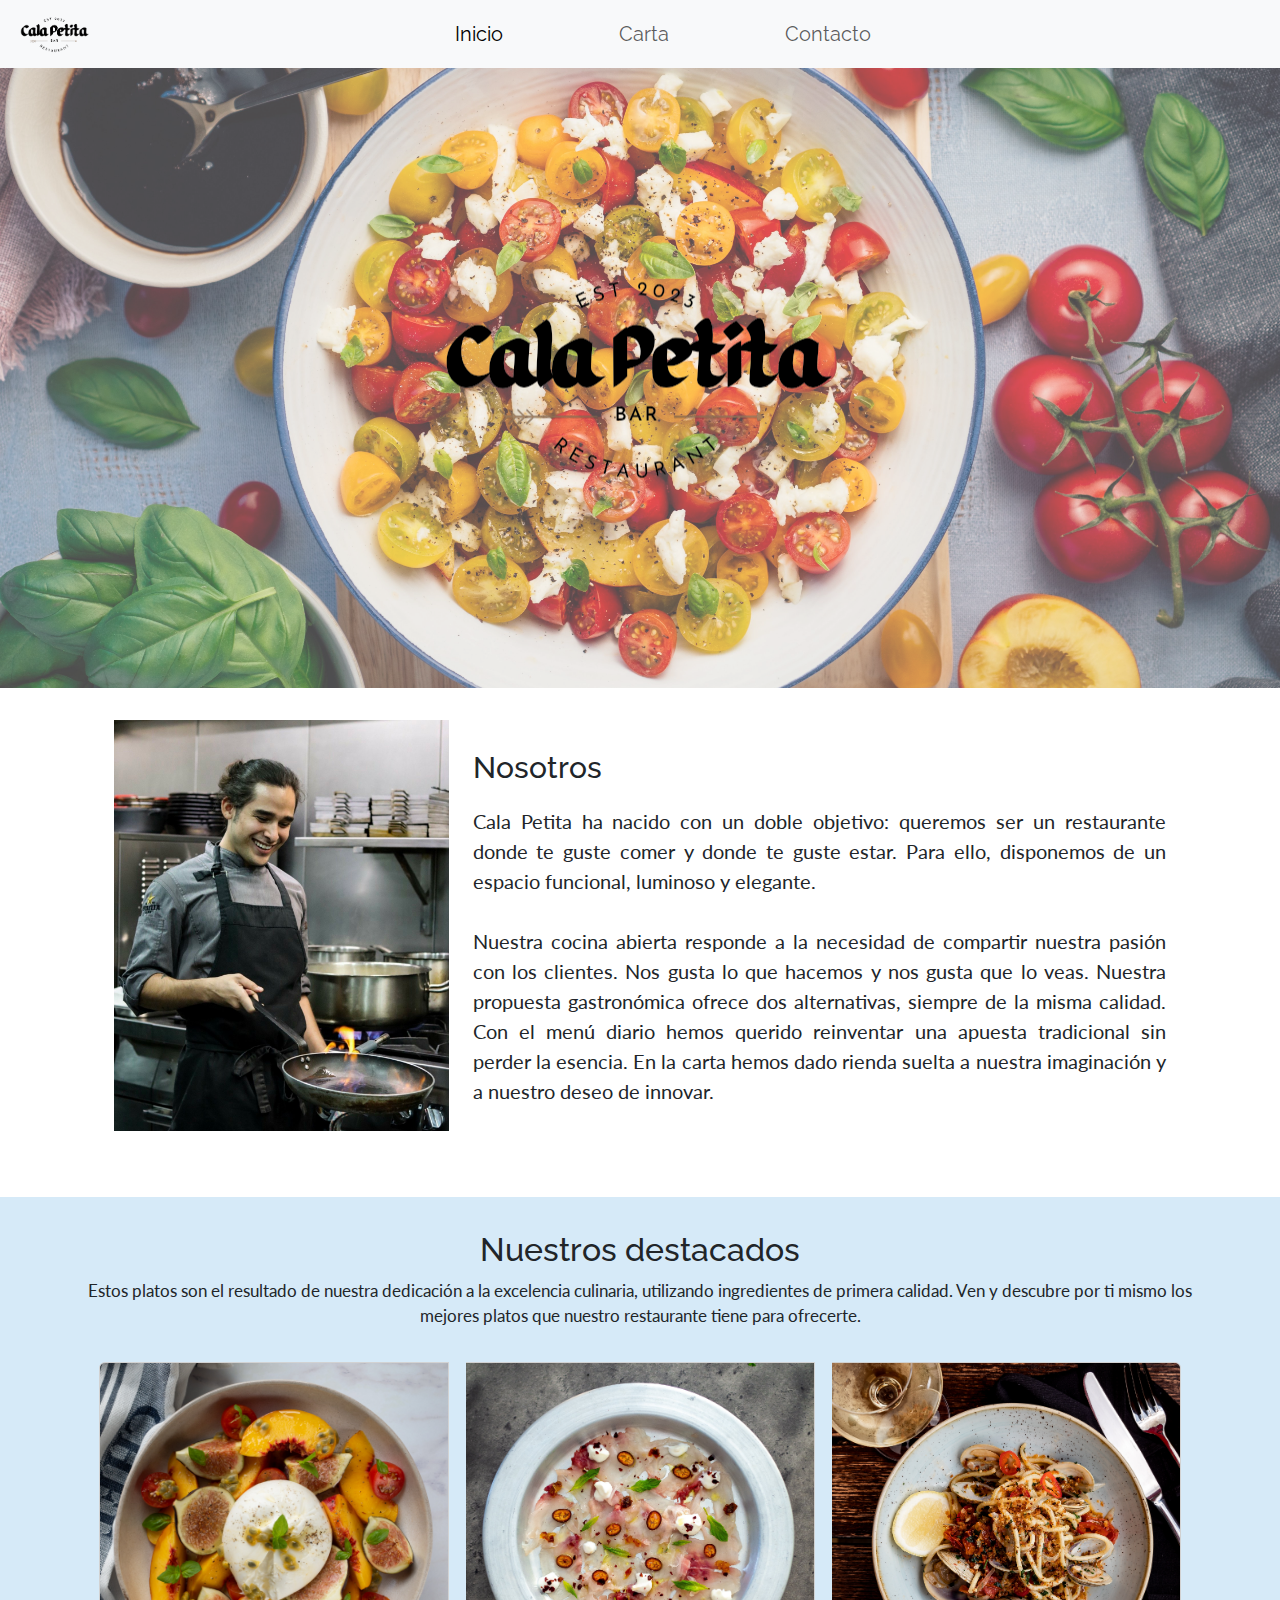
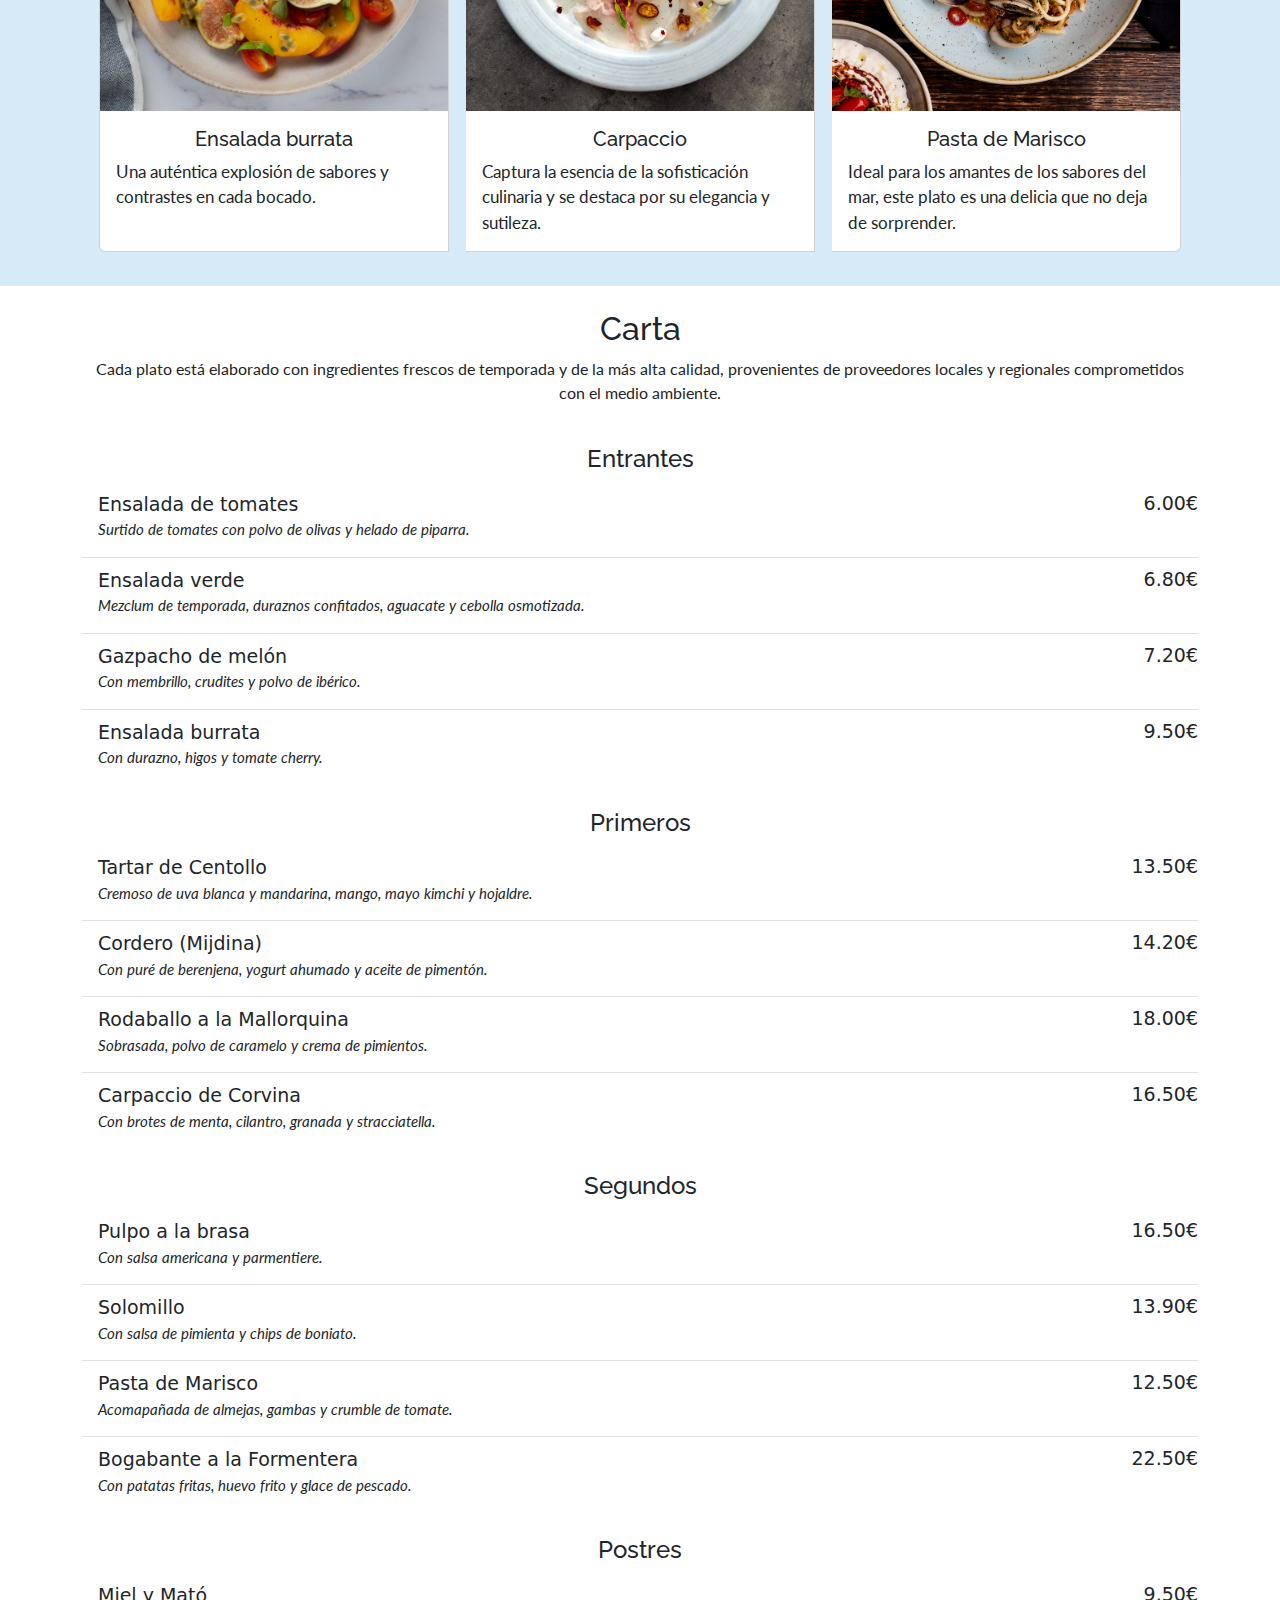
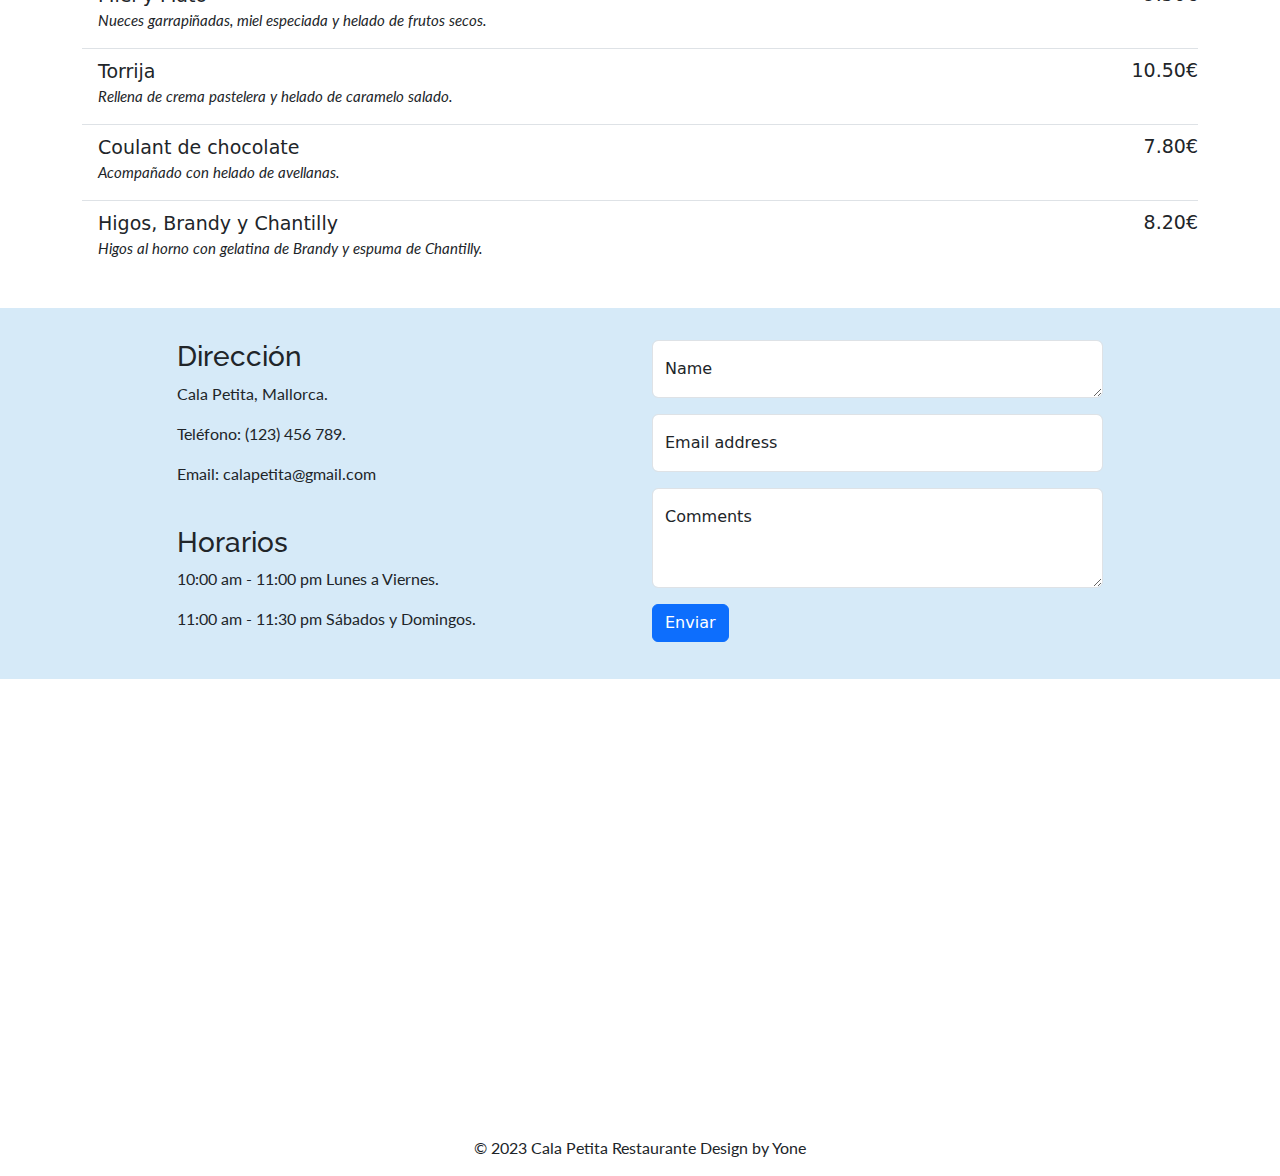
==== index.html @ f3535490 "first-commit" ====
<!DOCTYPE html>
<html lang="es">

<head>
    <meta charset="UTF-8">
    <meta http-equiv="X-UA-Compatible" content="IE=edge">
    <meta name="viewport" content="width=device-width, initial-scale=1.0">
    <link rel="shortcut icon" href="img/logo.png" type="image/x-icon">
    <link rel="stylesheet" href="https://cdn.jsdelivr.net/npm/bootstrap@5.3.0-alpha3/dist/css/bootstrap.min.css">
    <link rel="stylesheet" href="css/style.css">
    <title>Cala Petita</title>
</head>

<body>
    <!-- barra navegacion -->
    <div class="container-nav">
        <nav class="navbar navbar-expand-lg bg-body-tertiary fixed-top">
            <div class="container-fluid">
                <a class="navbar-brand" href="index.html"><img src="img/logo-preview.png" width="70" alt=""></a>
                <button class="navbar-toggler" type="button" data-bs-toggle="collapse" data-bs-target="#navbarNav"
                    aria-controls="navbarNav" aria-expanded="false" aria-label="Toggle navigation">
                    <span class="navbar-toggler-icon"></span>
                </button>
                <div class="collapse navbar-collapse justify-content-evenly" id="navbarNav">
                    <ul class="navbar-nav">
                        <li class="nav-item">
                            <a class="nav-link active" aria-current="page" href="index.html">Inicio</a>
                        </li>
                        <li class="nav-item">
                            <a class="nav-link" href="carta.html">Carta</a>
                        </li>
                        <li class="nav-item">
                            <a class="nav-link" href="contacto.html">Contacto</a>
                        </li>
                    </ul>
                </div>
            </div>
        </nav>
    </div>

    <!-- carousel y logo -->
    <div class="container-fluid">
        <div class="position-relative">
            <div class="z-1 position-absolute top-50 start-50 translate-middle">
                <div class="logo"><img src="img/logo-preview.png" width="100%" alt=""></div>
            </div>
            <div id="carouselExampleInterval" class="carousel slide" data-bs-ride="carousel">
                <div class="carousel-inner">
                    <div class="carousel-item active" data-bs-interval="3000">
                        <img src="img/ensalada-tomates-large.jpg" class="d-block w-100" alt="...">
                    </div>
                    <div class="carousel-item" data-bs-interval="3000">
                        <img src="img/tartar-large.jpg" class="d-block w-100" alt="...">
                    </div>
                    <div class="carousel-item" data-bs-interval="3000">
                        <img src="img/ensalada-verde-large.jpg" class="d-block w-100" alt="...">
                    </div>
                    <div class="carousel-item" data-bs-interval="3000">
                        <img src="img/gazpacho-large.jpg" class="d-block w-100" alt="...">
                    </div>
                </div>
            </div>
        </div>
    </div>

    <!-- nosotros -->
    <section class="about align-middle">
        <div class="container">
            <div class="row nosotros">
                <div class="col-md-4">
                    <div class="container-fluid">
                        <div class="fotos text-center"><img src="img/img-5530.svg" width="100%" alt=""></div>
                    </div>
                </div>
                <div class="col-md-8">
                    <h2>Nosotros</h2>
                    <p class="text-nosotros">Cala Petita ha nacido con un doble objetivo: queremos ser
                        un restaurante
                        donde te guste comer y donde te guste estar. Para ello, disponemos de un espacio funcional,
                        luminoso y elegante.
                        <br>
                        <br>
                        Nuestra cocina abierta responde a la necesidad de compartir nuestra pasión
                        con los clientes.
                        Nos
                        gusta lo que hacemos y nos gusta que lo veas.
                        Nuestra propuesta gastronómica ofrece dos alternativas, siempre de la misma calidad. Con el
                        menú
                        diario hemos querido reinventar una apuesta tradicional sin perder la esencia. En la carta
                        hemos
                        dado rienda suelta a nuestra imaginación y a nuestro deseo de innovar.
                    </p>
                </div>
            </div>
        </div>
    </section>

    <!-- destacados -->
    <section class="container-destacados">
        <div class="container">
            <div class="row">
                <div class="col text-center">
                    <div class="destacados">
                        <h2>Nuestros destacados</h2>
                        <p>Estos platos son el resultado de nuestra dedicación a la excelencia culinaria,
                            utilizando ingredientes de primera calidad. Ven y descubre por ti mismo los mejores platos
                            que
                            nuestro restaurante tiene para ofrecerte.</p>
                    </div>
                </div>
            </div>
            <div class="card-group">
                <div class="card">
                    <img src="img/burrata.jpg" class="card-img-top" alt="...">
                    <div class="card-body">
                        <h5 class="card-title text-center">Ensalada burrata</h5>
                        <p class="card-text">Una auténtica explosión de sabores y contrastes en cada
                            bocado.</p>
                    </div>
                </div>
                <div class="card">
                    <img src="img/carpaccio.jpg" class="card-img-top" alt="...">
                    <div class="card-body">
                        <h5 class="card-title text-center">Carpaccio</h5>
                        <p class="card-text">Captura la esencia de la sofisticación culinaria y se destaca por su
                            elegancia y sutileza.</p>
                    </div>
                </div>
                <div class="card">
                    <img src="img/pasta-marisco.jpg" class="card-img-top" alt="...">
                    <div class="card-body">
                        <h5 class="card-title text-center">Pasta de Marisco</h5>
                        <p class="card-text">Ideal para los amantes de los sabores del
                            mar, este plato es una delicia que no deja de sorprender.</p>
                    </div>
                </div>
            </div>
        </div>
    </section>

    <!-- carta -->
    <section class="carta">
        <div class="container">
            <div class="row">
                <div class="col-md-12">
                    <div class="menu">
                        <h2 class="text-center">Carta</h2>
                        <p class="text-center">Cada plato está elaborado con ingredientes frescos de temporada y de la
                            más alta
                            calidad, provenientes de proveedores locales y regionales comprometidos con el medio
                            ambiente.</p>
                    </div>
                </div>
            </div>
            <div class="row">
                <div>
                    <h4 class="text-center">Entrantes</h4>
                </div>
                <div class="grid text-left">
                    <div class="g-col-6">
                        <div class="col-sm-12">
                            <ul class="list-group list-group-flush">
                                <li class="list-group-item">Ensalada de tomates
                                    <p>Surtido de tomates con polvo de olivas y helado de piparra.</p>
                                    <span>6.00€</span>
                                </li>
                                <li class="list-group-item">Ensalada verde
                                    <p>Mezclum de temporada, duraznos confitados, aguacate y cebolla osmotizada.</p>
                                    <span>6.80€</span>
                                </li>
                                <li class="list-group-item">Gazpacho de melón
                                    <p>Con membrillo, crudites y polvo de ibérico.</p>
                                    <span>7.20€</span>
                                </li>
                                <li class="list-group-item">Ensalada burrata
                                    <p>Con durazno, higos y tomate cherry.</p>
                                    <span>9.50€</span>
                                </li>
                            </ul>
                        </div>
                    </div>
                    <br>
                    <div>
                        <h4 class="text-center">Primeros</h4>
                        <div class="col-sm-12">
                            <ul class="list-group list-group-flush">
                                <li class="list-group-item">Tartar de Centollo
                                    <p>Cremoso de uva blanca y mandarina, mango, mayo kimchi y hojaldre.</p>
                                    <span>13.50€</span>
                                </li>
                                <li class="list-group-item">Cordero (Mijdina)
                                    <p>Con puré de berenjena, yogurt ahumado y aceite de pimentón.</p>
                                    <span>14.20€</span>
                                </li>
                                <li class="list-group-item">Rodaballo a la Mallorquina
                                    <p>Sobrasada, polvo de caramelo y crema de pimientos.</p>
                                    <span>18.00€</span>
                                </li>
                                <li class="list-group-item">Carpaccio de Corvina
                                    <p>Con brotes de menta, cilantro, granada y stracciatella.</p>
                                    <span>16.50€</span>
                                </li>
                            </ul>
                        </div>
                    </div>
                    <br>
                    <div class="col-sm-12">
                        <h4 class="text-center">Segundos</h4>
                        <ul class="list-group list-group-flush">
                            <li class="list-group-item">Pulpo a la brasa
                                <p>Con salsa americana y parmentiere.</p>
                                <span>16.50€</span>
                            </li>
                            <li class="list-group-item">Solomillo
                                <p>Con salsa de pimienta y chips de boniato.</p>
                                <span>13.90€</span>
                            </li>
                            <li class="list-group-item">Pasta de Marisco
                                <p>Acomapañada de almejas, gambas y crumble de tomate.</p>
                                <span>12.50€</span>
                            </li>
                            <li class="list-group-item">Bogabante a la Formentera
                                <p>Con patatas fritas, huevo frito y glace de pescado.</p>
                                <span>22.50€</span>
                            </li>
                        </ul>
                    </div>
                    <br>
                    <div class="col-sm-12">
                        <h4 class="text-center">Postres</h4>
                        <ul class="list-group list-group-flush">
                            <li class="list-group-item">Miel y Mató
                                <p>Nueces garrapiñadas, miel especiada y helado de frutos secos.</p>
                                <span>9.50€</span>
                            </li>
                            <li class="list-group-item">Torrija
                                <p>Rellena de crema pastelera y helado de caramelo salado.</p>
                                <span>10.50€</span>
                            </li>
                            <li class="list-group-item">Coulant de chocolate
                                <p>Acompañado con helado de avellanas.</p>
                                <span>7.80€</span>
                            </li>
                            <li class="list-group-item">Higos, Brandy y Chantilly
                                <p>Higos al horno con gelatina de Brandy y espuma de Chantilly.</p>
                                <span>8.20€</span>
                            </li>
                        </ul>
                    </div>
                </div>
            </div>
        </div>
    </section>

    <!-- informacion y contacto -->
    <section class="contacto">
        <div class="container">
            <div class="row justify-content-center">
                <div class="col-md-10">
                    <div class="row">
                        <div class="col-md-6">
                            <h3>Dirección</h3>
                            <p>Cala Petita, Mallorca.</p>
                            <p>Teléfono: (123) 456 789.</p>
                            <p>Email: calapetita@gmail.com</p>
                            <br>
                            <h3>Horarios</h3>
                            <p>10:00 am - 11:00 pm Lunes a Viernes.</p>
                            <p>11:00 am - 11:30 pm Sábados y Domingos.</p>
                        </div>
                        <div class="col-md-6">
                            <div class="formulario">
                                <div class="form-floating mb-3">
                                    <textarea class="form-control" placeholder="Name" id="floatingTextarea"></textarea>
                                    <label for="floatingTextarea">Name</label>
                                </div>
                                <div class="form-floating mb-3">
                                    <input type="email" class="form-control" id="floatingInput"
                                        placeholder="name@example.com">
                                    <label for="floatingInput">Email address</label>
                                </div>
                                <div class="form-floating mb-3">
                                    <textarea class="form-control" placeholder="Leave a comment here"
                                        id="floatingTextarea2" style="height: 100px"></textarea>
                                    <label for="floatingTextarea2">Comments</label>
                                </div>
                                <button type="submit" class="btn btn-primary">Enviar</button>
                            </div>
                        </div>
                    </div>
                </div>
            </div>
        </div>
    </section>

    <!-- mapa -->
    <section class="mapa">
        <div class="mapa-google">
            <iframe
                src="https://www.google.com/maps/embed?pb=!1m18!1m12!1m3!1d2827.9079181893458!2d3.2287429099632243!3d39.36937646439266!2m3!1f0!2f0!3f0!3m2!1i1024!2i768!4f13.1!3m3!1m2!1s0x129650c50d8420a9%3A0xa4f05ca010ff84c6!2sCala%20Petita!5e1!3m2!1ses!2ses!4v1684689055882!5m2!1ses!2ses"
                width="100%" height="450" style="border:0;" allowfullscreen="" loading="lazy"
                referrerpolicy="no-referrer-when-downgrade"></iframe>
        </div>
    </section>

    <!-- footer -->
    <footer>
        <div class="redes-sociales">
            <div class="container">
                <div class="row text-center">
                    <div class="col">
                        <div class="derechos-autor">
                            <p>© 2023 Cala Petita Restaurante Design by Yone</p>
                        </div>
                    </div>
                </div>
            </div>
        </div>
    </footer>



    <script src="https://cdn.jsdelivr.net/npm/bootstrap@5.3.0-alpha3/dist/js/bootstrap.bundle.min.js"></script>
</body>

</html>
---- css/style.css ----
@import url("https://fonts.googleapis.com/css2?family=Raleway:wght@700&display=swap");
@import url("https://fonts.googleapis.com/css2?family=Lato&family=Raleway:wght@700&display=swap");

/* menu nav */
:root {
  --background-color: #d6eaf8;
  --font-family: "Raleway", serif;
}

.container-nav {
  background-color: white !important;
  margin: 4em;
}

.navbar-brand {
  padding-left: 1em;
}

.navbar-nav {
  margin: 0;
  padding: 0;
}

.navbar-nav li {
  font-size: 20px;
  margin: 0 4em 0 0;
  padding-left: 1em;
  font-family: var(--font-family);
}

/* carousel y logo */

.carousel-item {
  opacity: 70%;
}

.container-fluid {
  padding: 0;
}

/* nosotros */
.fotos {
  padding: 0;
  margin: 0;
}

.nosotros {
  padding: 2em;
}

.text-nosotros {
  margin-top: 1em;
  text-align: justify;
  font-size: 20px;
}

.nosotros h2 {
  margin-top: 1em;
  margin-bottom: 0;
  font-size: 30px;
  display: flex;
  justify-content: left;
}

/* platos destacados */

.container-destacados {
  padding: 2em;
  margin-top: 2em;
  background-color: var(--background-color);
  font-size: 17px;
}

.card {
  margin: 1em;
}

/* carta */

.menu {
  margin: 0;
  padding: 1.5em 0;
  font-size: 16px;
}

.grid {
  margin: 0;
  position: relative;
}

span {
  position: absolute;
  right: 0px;
  top: 7px;
}

.list-group-item {
  margin: 0;
  padding-bottom: 0;
  font-size: 19px;
}

.list-group-item p {
  font-size: 15px;
  font-style: italic;
}

/* contacto */

.contacto {
  margin-top: 2em;
  padding: 2em;
  background-color: var(--background-color);
}

/* generales */

h2,
h3,
h4,
h5 {
  font-family: var(--font-family);
}

p {
  font-family: "Lato", sans-serif;
}
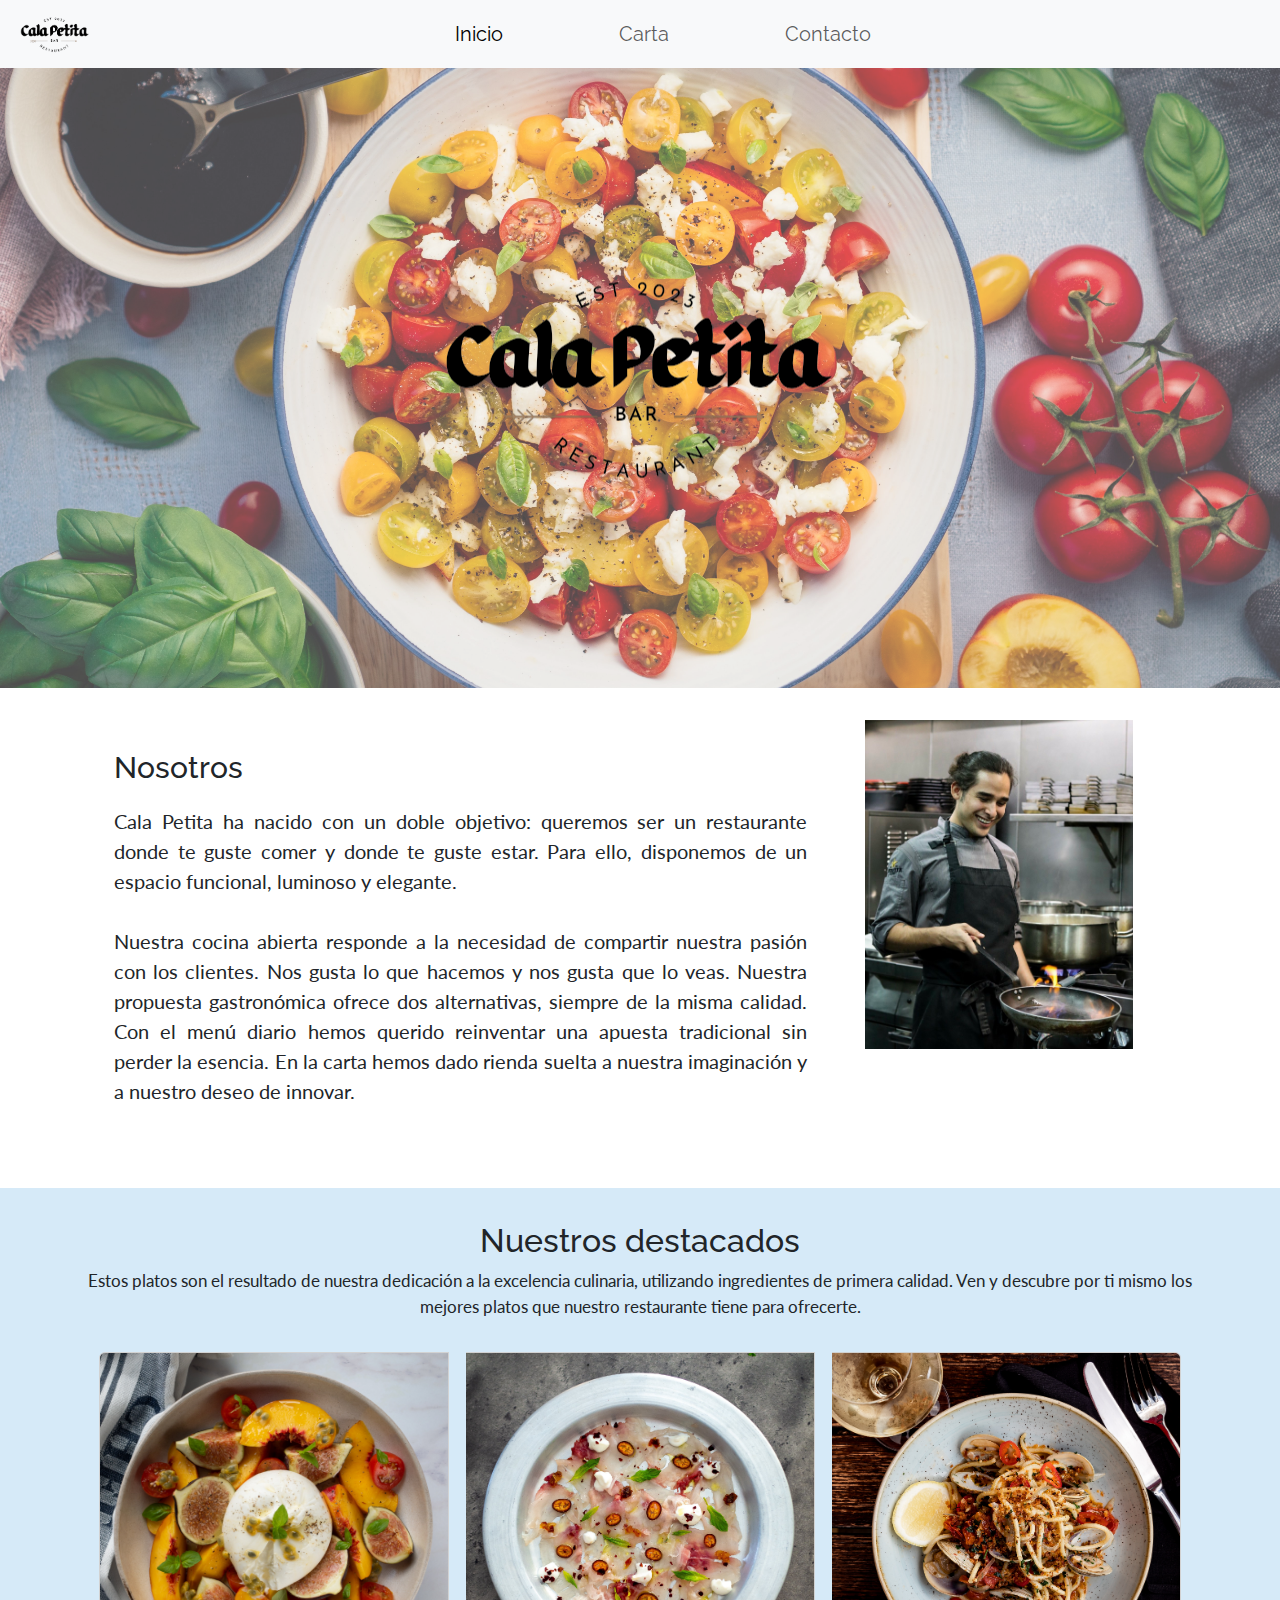
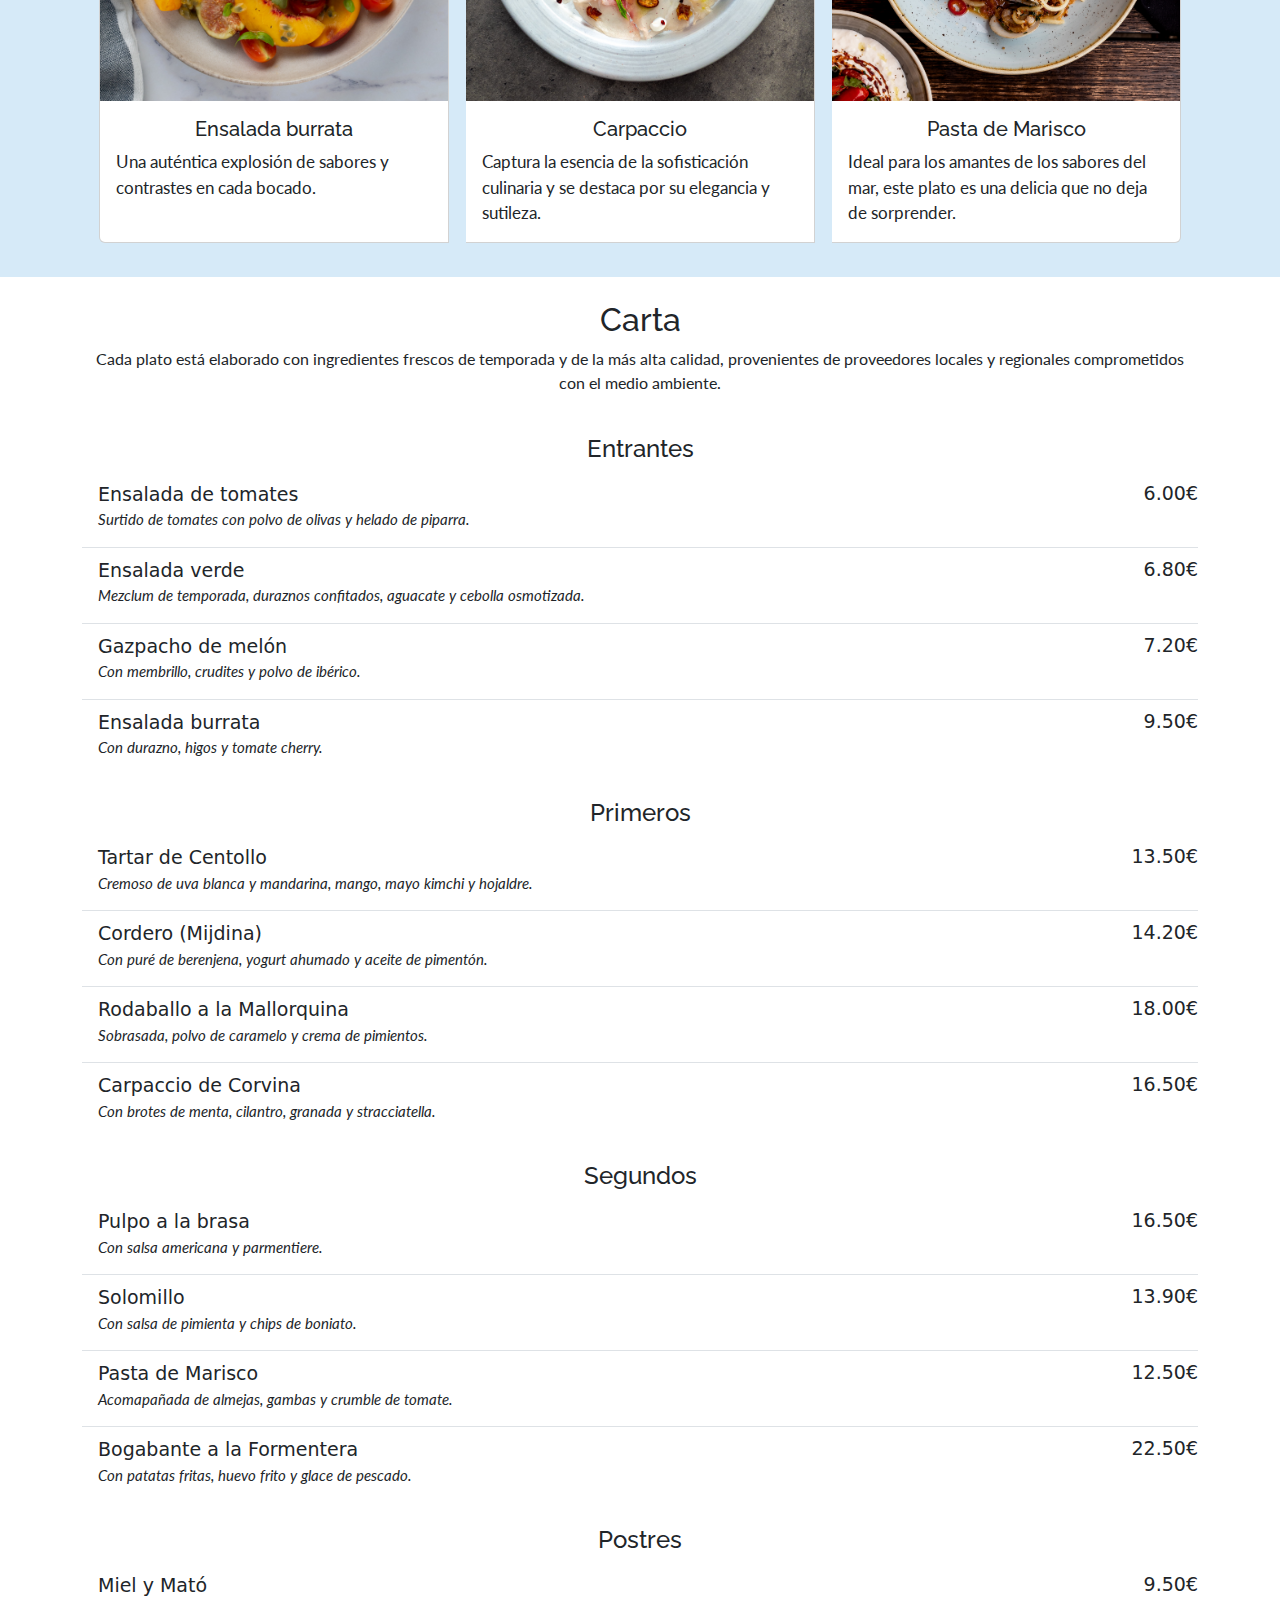
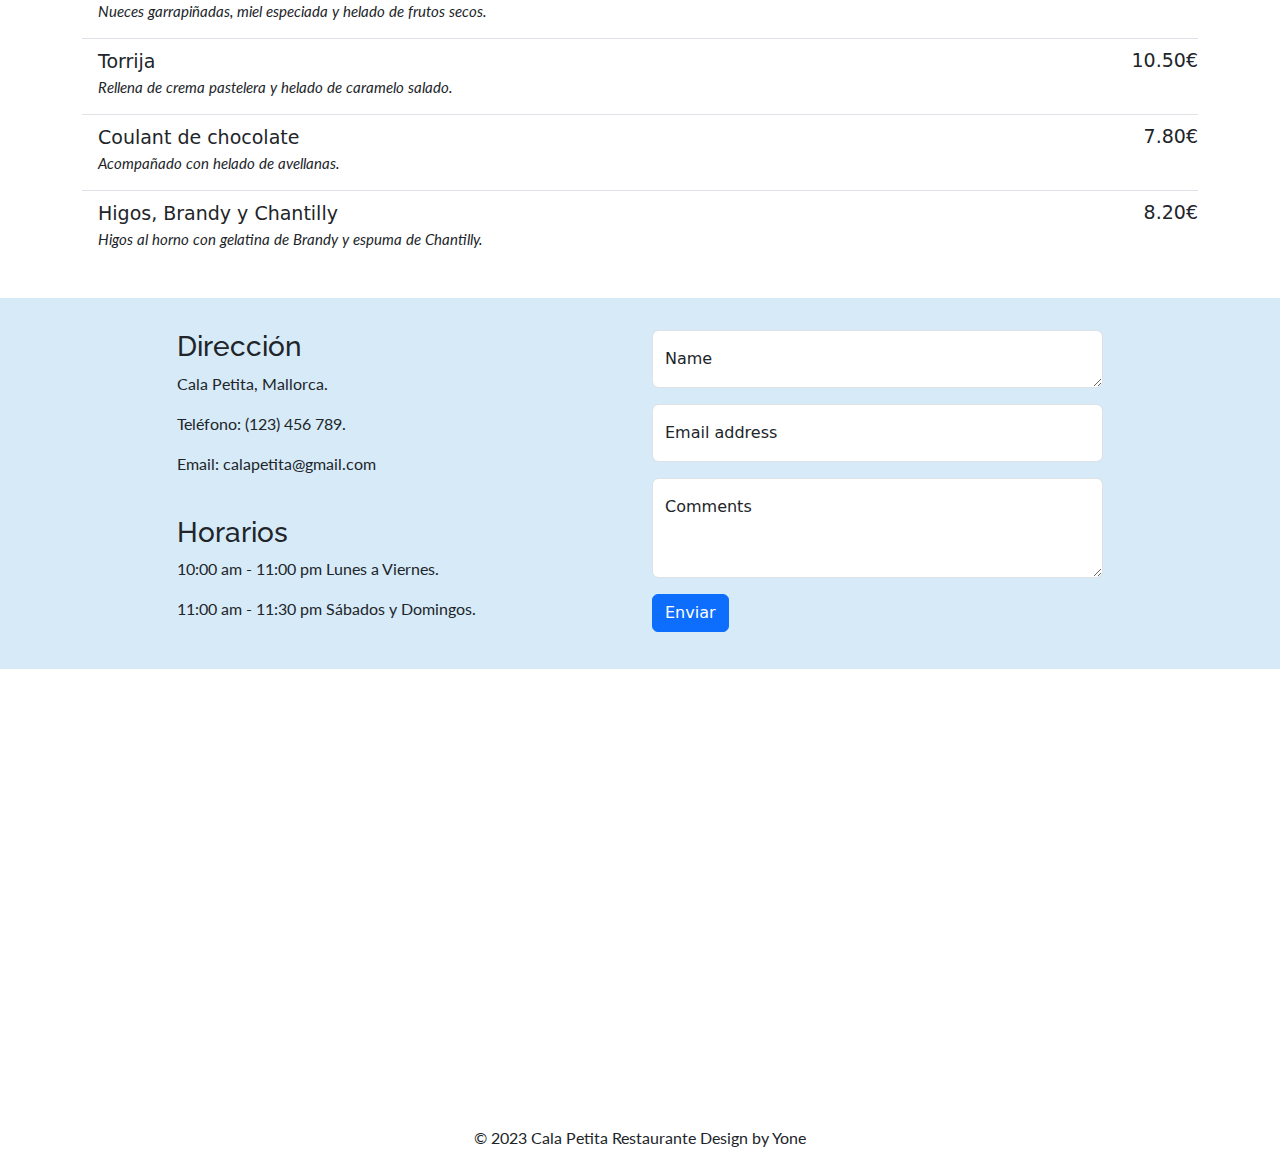
==== commit 5f9c047e: "modified apartado nosotros" ====
--- a/index.html
+++ b/index.html
@@ -67,11 +67,6 @@
     <section class="about align-middle">
         <div class="container">
             <div class="row nosotros">
-                <div class="col-md-4">
-                    <div class="container-fluid">
-                        <div class="fotos text-center"><img src="img/img-5530.svg" width="100%" alt=""></div>
-                    </div>
-                </div>
                 <div class="col-md-8">
                     <h2>Nosotros</h2>
                     <p class="text-nosotros">Cala Petita ha nacido con un doble objetivo: queremos ser
@@ -91,6 +86,11 @@
                         dado rienda suelta a nuestra imaginación y a nuestro deseo de innovar.
                     </p>
                 </div>
+                <div class="col-md-4">
+                    <div class="container-fluid">
+                        <div class="fotos text-center"><img src="img/img-5530.svg" width="80%" alt=""></div>
+                    </div>
+                </div>
             </div>
         </div>
     </section>
